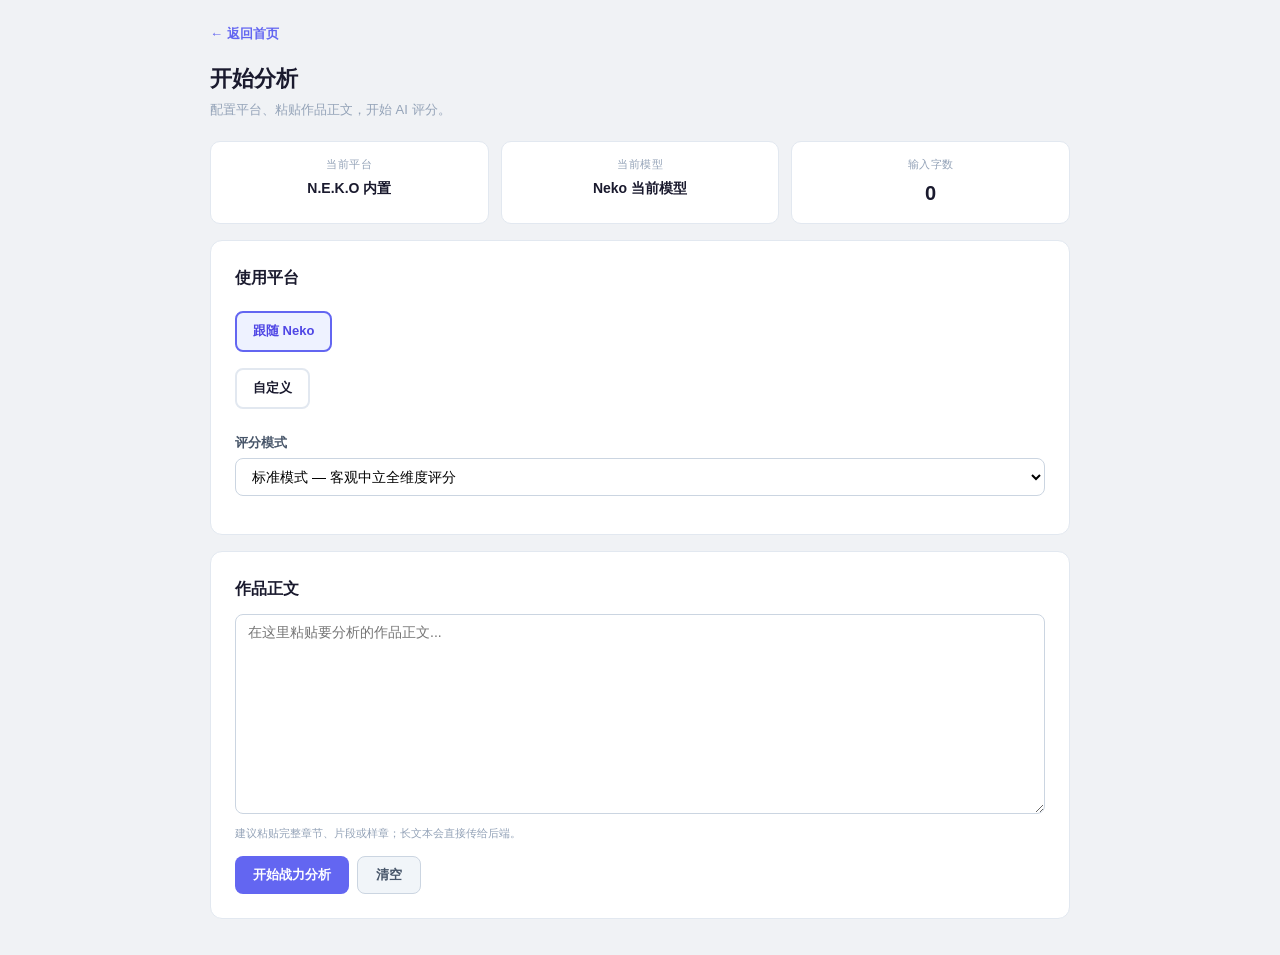
==== static/analyze.html @ b6ae1e52 "初始化" ====
<!DOCTYPE html>
<html lang="zh-CN">
<head>
<meta charset="UTF-8">
<meta http-equiv="Cache-Control" content="no-cache, no-store, must-revalidate">
<meta http-equiv="Pragma" content="no-cache">
<meta http-equiv="Expires" content="0">
<meta name="viewport" content="width=device-width, initial-scale=1.0">
<title>开始分析 · 作家战力分析</title>
<link rel="stylesheet" href="style.css?v=3">
</head>
<body>
<div id="toast" class="toast"></div>
<div class="container">

<a href="index.html" class="back-link">← 返回首页</a>
<h1 style="font-size:22px;margin-bottom:4px;">开始分析</h1>
<p style="color:#94a3b8;font-size:13px;margin-bottom:20px;">配置平台、粘贴作品正文，开始 AI 评分。</p>

<!-- Stats -->
<div class="stats" id="stats"></div>

<div class="card">
<div class="card-title">使用平台</div>

<div id="platform-toggles"></div>

<!-- Custom config (hidden when neko active) -->
<div id="custom-config" style="display:none">
  <div class="row" style="margin-top:16px;">
    <div class="col-2 form-group">
      <label class="form-label">Base URL</label>
      <input class="form-input" id="baseUrl" placeholder="https://api.openai.com">
    </div>
    <div class="col-2 form-group">
      <label class="form-label">API Key</label>
      <input class="form-input" id="apiKey" placeholder="sk-..." type="password">
    </div>
  </div>
  <div class="row">
    <div class="col-2 form-group">
      <label class="form-label">模型列表路径</label>
      <input class="form-input" id="modelListPath" placeholder="/v1/models" value="/v1/models">
    </div>
    <div class="col-2 form-group">
      <label class="form-label">模型 ID</label>
      <select class="form-select" id="modelSelect">
        <option value="">加载中...</option>
      </select>
      <div class="form-hint">也可手动输入模型 ID</div>
      <input class="form-input" id="customModel" placeholder="gpt-4.1-mini / your-model" style="display:none;margin-top:6px;">
    </div>
  </div>
  <div class="btn-group">
    <button class="btn btn-sm btn-default" onclick="refreshModels()">刷新模型列表</button>
    <button class="btn btn-sm btn-default" id="savePresetBtn" onclick="savePreset()">保存为预设</button>
  </div>
</div>

<div class="form-group" style="margin-top:16px;">
  <label class="form-label">评分模式</label>
  <select class="form-select" id="analysisMode">
    <option value="standard">标准模式 — 客观中立全维度评分</option>
    <option value="beginner">初窥门径 — 未出版作品保守上限</option>
    <option value="strict">严苛编辑 — 收紧标准压力测试</option>
    <option value="reader">宽容读者 — 放大亮点早期反馈</option>
    <option value="judge">文本法官 — 可引用文本证据</option>
    <option value="fan">热血粉丝 — 允许情感偏好</option>
    <option value="anti-modern">反现代主义者 — 降低实验性权重</option>
    <option value="quick">速写视角 — 聚焦核心维度</option>
    <option value="fragment">碎片主义护法 — 强化先锋实验</option>
  </select>
</div>
</div>

<div class="card">
<div class="card-title">作品正文</div>
<div class="form-group">
  <textarea class="form-textarea" id="articleText" placeholder="在这里粘贴要分析的作品正文..."></textarea>
  <div class="form-hint">建议粘贴完整章节、片段或样章；长文本会直接传给后端。</div>
</div>
<div class="btn-group">
  <button class="btn btn-primary" id="analyzeBtn" onclick="submitAnalysis()">开始战力分析</button>
  <button class="btn btn-default" onclick="clearForm()">清空</button>
</div>
<div id="progressArea" style="display:none;margin-top:12px;">
  <div id="progressLabel" style="font-size:13px;color:#475569;margin-bottom:6px;"></div>
  <div class="progress-bar"><div class="progress-fill" id="progressFill" style="width:10%;"></div></div>
</div>
</div>

<!-- Results -->
<div id="resultsArea"></div>

</div>

<script src="app.js?v=4"></script>
<script>
// ── State ──────────────────────────────────────────────────
let platformMode = LS.get('platformMode', 'neko');
let savedPlatforms = LS.get('savedPlatforms', []);
let nekoInfo = LS.get('nekoInfo', null);

// ── Render stats ──────────────────────────────────────────
function renderStats() {
  const mode = platformMode;
  let platformLabel = 'N.E.K.O 内置';
  if (mode !== 'neko') {
    if (mode === 'custom') platformLabel = '自定义';
    else { const p = savedPlatforms.find(x => x.id === mode); platformLabel = p ? p.label : '自定义'; }
  }
  const modelLabel = mode === 'neko' ? (nekoInfo?.model || 'Neko 当前模型') : ($q('#customModel').style.display === 'none' ? $q('#modelSelect').value : $q('#customModel').value) || '-';
  const chars = ($q('#articleText').value || '').length;
  document.getElementById('stats').innerHTML =
    `<div class="stat"><div class="stat-label">当前平台</div><div class="stat-value" style="font-size:14px;">${esc(platformLabel)}</div></div>
     <div class="stat"><div class="stat-label">当前模型</div><div class="stat-value" style="font-size:14px;">${esc(modelLabel)}</div></div>
     <div class="stat"><div class="stat-label">输入字数</div><div class="stat-value">${chars}</div></div>`;
}

// ── Platform toggles ──────────────────────────────────────
function renderPlatformToggles() {
  const container = document.getElementById('platform-toggles');
  const presets = savedPlatforms;
  let html = `<div class="toggle-row">
    <input type="radio" name="platform" id="plat-neko" value="neko" ${platformMode === 'neko' ? 'checked' : ''} onchange="switchPlatform('neko')">
    <label class="toggle-label" for="plat-neko">${platformMode === 'neko' && nekoInfo ? `跟随 Neko · ${esc(nekoInfo.model || '')}` : '跟随 Neko'}</label>
  </div>`;
  html += `<div class="toggle-row">
    <input type="radio" name="platform" id="plat-custom" value="custom" ${platformMode === 'custom' ? 'checked' : ''} onchange="switchPlatform('custom')">
    <label class="toggle-label" for="plat-custom">自定义</label>
  </div>`;
  presets.forEach(p => {
    html += `<div class="toggle-row">
      <input type="radio" name="platform" id="plat-${p.id}" value="${p.id}" ${platformMode === p.id ? 'checked' : ''} onchange="switchPlatform('${p.id}')">
      <label class="toggle-label" for="plat-${p.id}">${esc(p.label)} <span class="del" onclick="event.stopPropagation();removePreset('${p.id}')">×</span></label>
    </div>`;
  });
  container.innerHTML = html;
}

function switchPlatform(mode) {
  platformMode = mode;
  LS.set('platformMode', mode);
  if (mode === 'neko' && !nekoInfo) loadNekoInfo().catch(() => {});
  if (mode !== 'neko' && mode !== 'custom') {
    const p = savedPlatforms.find(x => x.id === mode);
    if (p) applyPreset(p);
  }
  const wasNeko = document.getElementById('custom-config').style.display === 'none';
  document.getElementById('custom-config').style.display = (mode === 'neko') ? 'none' : '';
  if (mode !== 'neko') {
    if (wasNeko) refreshModels().catch(e => console.warn('[switchPlatform] refresh failed:', e.message));
  }
  renderPlatformToggles();
  renderStats();
}

// ── Presets ────────────────────────────────────────────────
function applyPreset(p) {
  $q('#baseUrl').value = p.baseUrl || '';
  $q('#modelListPath').value = p.modelListPath || '/v1/models';
  $q('#customModel').value = p.model || '';
  if (p.apiKey) { $q('#apiKey').value = p.apiKey; }
}

async function savePreset() {
  const url = ($q('#baseUrl').value || '').trim();
  if (!url) { notify('请先填写 Base URL', 'error'); return; }
  let label = url; try { label = new URL(url).hostname; } catch (_) {}
  const id = 'preset-' + Date.now();
  const apiKey = ($q('#apiKey').value || '').trim();
  const preset = { id, label, baseUrl: url, modelListPath: ($q('#modelListPath').value || '').trim() || '/v1/models', model: getCurrentModel(), apiKey };
  try {
    const r = await callPlugin('save_platform_preset', preset, 10000);
    console.log('[savePreset] response:', r);
    if (r && Array.isArray(r.presets)) {
      savedPlatforms = r.presets;
      LS.set('savedPlatforms', savedPlatforms);
    } else {
      // backend returned unexpected shape, merge locally
      savedPlatforms = [...savedPlatforms.filter(p => p.baseUrl !== url), preset];
      LS.set('savedPlatforms', savedPlatforms);
    }
    notify('已保存预设: ' + label, 'success');
  } catch (e) {
    console.error('[savePreset] backend failed, saving locally:', e.message);
    savedPlatforms = [...savedPlatforms.filter(p => p.baseUrl !== url), preset];
    LS.set('savedPlatforms', savedPlatforms);
    notify('已保存预设（仅本地）: ' + label, 'warning');
  }
  platformMode = id;
  LS.set('platformMode', id);
  renderPlatformToggles();
  renderStats();
}

async function removePreset(id) {
  // always remove locally first for instant UI feedback
  savedPlatforms = savedPlatforms.filter(p => p.id !== id);
  LS.set('savedPlatforms', savedPlatforms);
  if (platformMode === id) { platformMode = 'neko'; LS.set('platformMode', 'neko'); }
  renderPlatformToggles();
  renderStats();
  // then sync to backend
  try {
    const r = await callPlugin('delete_platform_preset', { preset_id: id }, 10000);
    if (r && Array.isArray(r.presets)) { savedPlatforms = r.presets; LS.set('savedPlatforms', savedPlatforms); }
  } catch (e) { console.warn('[removePreset] backend failed:', e.message); }
}

// ── Models ─────────────────────────────────────────────────
const FALLBACK_MODELS = ['gpt-5.4','deepseek-v4-pro','glm-4.1','claude-sonnet-5'];

function getCurrentModel() {
  const cm = $q('#customModel');
  if (cm.style.display !== 'none') return cm.value.trim();
  return $q('#modelSelect').value;
}

async function refreshModels() {
  const btn = window.event?.target;
  if (btn && btn.tagName === 'BUTTON') { btn.disabled = true; btn.textContent = '刷新中...'; }
  try {
    const r = await callPlugin('list_models', {
      api_key: ($q('#apiKey').value || '').trim(),
      base_url: ($q('#baseUrl').value || '').trim(),
      model_list_path: ($q('#modelListPath').value || '').trim() || '/v1/models',
    }, 30000);
    console.log('[refreshModels] raw result:', r);
    // The response may nest models under different keys
    let models = Array.isArray(r?.models) ? r.models
      : Array.isArray(r?.data?.models) ? r.data.models
      : Array.isArray(r?.result?.models) ? r.result.models
      : null;
    if (models && models.length > 0) {
      populateModelSelect(models);
      notify(`已加载 ${models.length} 个模型`, 'success');
      renderStats();
    } else {
      console.warn('[refreshModels] no models in response, using fallback. r keys:', Object.keys(r || {}));
      populateModelSelect(FALLBACK_MODELS);
      notify('模型列表获取为空，已加载内置候选', 'warning');
    }
  } catch (e) {
    console.error('[refreshModels] error:', e);
    populateModelSelect(FALLBACK_MODELS);
    notify('刷新失败: ' + e.message, 'error');
  }
  finally { if (btn) { btn.disabled = false; btn.textContent = '刷新模型列表'; } }
}

function modelId(m) { return typeof m === 'string' ? m : (m.id || m.model || ''); }

function populateModelSelect(models) {
  const sel = $q('#modelSelect');
  if (!sel) return;
  const current = sel.value;
  sel.innerHTML = models.map(m => `<option value="${esc(modelId(m))}">${esc(modelId(m))}</option>`).join('');
  const found = current && models.some(m => modelId(m) === current);
  if (!found && models.length) sel.value = modelId(models[0]);
  const cm = $q('#customModel');
  if (cm && !cm.value && models.length) cm.value = modelId(models[0]);
}

// ── Neko info ──────────────────────────────────────────────
async function loadNekoInfo() {
  try {
    const r = await callPlugin('get_neko_model', {}, 10000);
    nekoInfo = r; LS.set('nekoInfo', r);
    renderPlatformToggles();
    renderStats();
  } catch (_) {}
}

// ── Analysis ───────────────────────────────────────────────
async function submitAnalysis() {
  const text = ($q('#articleText').value || '').trim();
  if (!text) { notify('请先输入要分析的作品正文', 'error'); return; }

  const btn = document.getElementById('analyzeBtn');
  btn.disabled = true;
  btn.textContent = '提交中...';
  const prog = document.getElementById('progressArea');
  prog.style.display = '';
  document.getElementById('progressLabel').textContent = '正在提交分析任务...';
  document.getElementById('progressFill').style.width = '10%';
  document.getElementById('resultsArea').innerHTML = '';

  try {
    const r = await callPlugin('analyze_text', {
      article_text: text,
      mode: $q('#analysisMode').value,
      model: getCurrentModel(),
      api_key: ($q('#apiKey').value || '').trim(),
      base_url: ($q('#baseUrl').value || '').trim(),
      model_list_path: ($q('#modelListPath').value || '').trim() || '/v1/models',
      use_neko_model: platformMode === 'neko',
    }, 30000);
    console.log('[submitAnalysis] response:', r);
    if (r && r.task_id) {
      pollTask(r.task_id);
    } else if (r && r.overallScore !== undefined) {
      // direct result (no queue)
      displayResult(r);
      saveToHistory(r, text);
      btn.disabled = false; btn.textContent = '开始战力分析';
      prog.style.display = 'none';
      notify('分析完成', 'success');
    } else {
      throw new Error('提交响应异常: ' + JSON.stringify(r));
    }
  } catch (e) {
    notify('提交失败: ' + e.message, 'error');
    btn.disabled = false; btn.textContent = '开始战力分析';
    prog.style.display = 'none';
  }
}

async function pollTask(taskId, attempt) {
  attempt = (attempt || 0) + 1;
  const MAX_ATTEMPTS = 60; // ~3 min at 3s intervals
  if (attempt > MAX_ATTEMPTS) {
    notify('分析超时，请稍后查看历史记录', 'warning');
    document.getElementById('analyzeBtn').disabled = false;
    document.getElementById('analyzeBtn').textContent = '开始战力分析';
    document.getElementById('progressArea').style.display = 'none';
    return;
  }
  try {
    const s = await callPlugin('get_analysis_status', { task_id: taskId }, 10000);
    console.log('[pollTask] attempt', attempt, 'status:', s?.status, 'hasResult:', !!s?.result);
    if (s && s.status === 'done' && s.result) {
      displayResult(s.result);
      saveToHistory(s.result, $q('#articleText').value);
      document.getElementById('analyzeBtn').disabled = false;
      document.getElementById('analyzeBtn').textContent = '开始战力分析';
      document.getElementById('progressArea').style.display = 'none';
      notify('分析完成', 'success');
      return;
    }
    if (s && s.status === 'error') {
      notify(s.error || '分析失败', 'error');
      document.getElementById('analyzeBtn').disabled = false;
      document.getElementById('analyzeBtn').textContent = '开始战力分析';
      document.getElementById('progressArea').style.display = 'none';
      return;
    }
    // still queued or running — update progress bar and retry
    const isRunning = s && s.status === 'running';
    document.getElementById('progressLabel').textContent = isRunning ? '分析中...' : '排队中...';
    document.getElementById('progressFill').style.width = isRunning ? '50%' : '20%';
    setTimeout(() => pollTask(taskId, attempt), 3000);
  } catch (e) {
    console.warn('[pollTask] attempt', attempt, 'error:', e.message);
    // retry on transient errors, but with longer backoff
    const backoff = Math.min(attempt * 1000, 10000);
    setTimeout(() => pollTask(taskId, attempt), backoff);
  }
}

function saveToHistory(result, text) {
  const history = LS.get('history', []);
  history.unshift({ ...result, id: 'hist-' + Date.now(), time: Date.now(), articleChars: (text || '').length });
  LS.set('history', history);
}

// ── Results ────────────────────────────────────────────────
function displayResult(r) {
  if (!r || typeof r !== 'object') {
    notify('分析结果为空，请重试', 'error');
    return;
  }
  const a = r.analysis || {};
  // Try nested unwrap: if result.analysis is missing but there's an inner result
  if (!a.overallScore && r.result && typeof r.result === 'object') {
    console.warn('[displayResult] result wrapped, unwrapping inner result');
    return displayResult(r.result);
  }
  const dims = Array.isArray(a.dimensions) ? a.dimensions : [];
  const score = a.overallScore ?? r.overallScore ?? 0;
  const title = a.title || r.title || '未命名分析';
  const summary = a.summary || r.summary || '';
  const overallAssessment = a.overallAssessment || '';
  const finalTag = a.finalTag || r.ratingTag || '';
  const model = r.model || '';

  let html = '<div class="card"><div class="card-title">分析结果</div>';
  html += `<div class="stats">
    <div class="stat"><div class="stat-label">作品标题</div><div class="stat-value" style="font-size:14px;">${esc(title)}</div></div>
    <div class="stat"><div class="stat-label">综合评分</div><div class="stat-value"><span class="badge ${SCORE_CLASS[scoreTone(score)]}">${score !== 0 ? score : '-'}</span></div></div>
    <div class="stat"><div class="stat-label">最终标签</div><div class="stat-value" style="font-size:14px;">${esc(finalTag || '-')}</div></div>
    <div class="stat"><div class="stat-label">模型</div><div class="stat-value" style="font-size:14px;">${esc(model || '-')}</div></div>
  </div>`;

  html += '<div class="row"><div class="col-2 detail-section"><h3>作品概述</h3><p style="font-size:13px;color:#475569;">' + esc(summary || '-') + '</p></div>';
  html += '<div class="col-2 detail-section"><h3>综合评价</h3><p style="font-size:13px;color:#475569;">' + esc(overallAssessment || '-') + '</p></div></div>';

  if (dims.length) {
    html += '<div class="detail-section"><h3>维度评分</h3>';
    dims.forEach(d => {
      if (!d || !d.name) return;
      const max = String(d.name || '').includes('经典') ? 2 : (String(d.name || '').includes('新锐') ? 1.5 : 5);
      const raw = typeof d.score === 'number' ? d.score : 0;
      const pct = Math.max(0, Math.min(100, Math.round((raw / max) * 100)));
      html += `<div class="dimension-row">
        <span class="dimension-name">${esc(d.name || '未命名')}</span>
        <div class="dimension-bar"><div class="dimension-fill" style="width:${pct}%;"></div></div>
        <span class="dimension-score">${raw}/${max}</span>
      </div>`;
      if (d.description) {
        html += `<div style="font-size:11px;color:#94a3b8;margin:-4px 0 8px 142px;">${esc(d.description)}</div>`;
      }
    });
    html += '</div>';
  }

  const strengths = Array.isArray(a.strengths) ? a.strengths : [];
  const improvements = Array.isArray(a.improvements) ? a.improvements : [];
  html += '<div class="row"><div class="col-2 detail-section"><h3>优势</h3>';
  if (strengths.length) strengths.forEach(s => { html += `<p style="font-size:13px;color:#475569;">- ${esc(typeof s === 'string' ? s : s.text || s.desc || '')}</p>`; });
  else html += '<p style="font-size:13px;color:#94a3b8;">-</p>';
  html += '</div><div class="col-2 detail-section"><h3>改进建议</h3>';
  if (improvements.length) improvements.forEach(s => { html += `<p style="font-size:13px;color:#475569;">- ${esc(typeof s === 'string' ? s : s.text || s.desc || '')}</p>`; });
  else html += '<p style="font-size:13px;color:#94a3b8;">-</p>';
  html += '</div></div>';

  if (r.report_markdown) {
    html += '<div class="detail-section"><h3>Markdown 报告</h3>';
    html += `<pre style="background:#f8fafc;padding:16px;border-radius:8px;font-size:13px;white-space:pre-wrap;max-height:400px;overflow-y:auto;">${esc(r.report_markdown)}</pre>`;
    html += '</div>';
  }

  html += '</div>';
  document.getElementById('resultsArea').innerHTML = html;
  document.getElementById('resultsArea').scrollIntoView({ behavior: 'smooth' });
}

function clearForm() {
  $q('#articleText').value = '';
  document.getElementById('resultsArea').innerHTML = '';
  renderStats();
}

// ── Init ────────────────────────────────────────────────────
async function init() {
  // load presets from backend first
  try {
    const r = await callPlugin('load_platform_presets', {}, 8000);
    if (Array.isArray(r.presets) && r.presets.length > 0) {
      savedPlatforms = r.presets;
      LS.set('savedPlatforms', savedPlatforms);
    }
  } catch (e) {
    console.warn('[init] load presets failed, using local cache:', e.message);
  }

  renderPlatformToggles();
  document.getElementById('custom-config').style.display = (platformMode === 'neko') ? 'none' : '';
  $q('#articleText').addEventListener('input', renderStats);

  if (platformMode === 'neko') {
    loadNekoInfo().finally(() => { renderPlatformToggles(); renderStats(); });
  }
  if (platformMode !== 'neko' && platformMode !== 'custom') {
    const p = savedPlatforms.find(x => x.id === platformMode);
    if (p) applyPreset(p);
  }
  if (platformMode !== 'neko') {
    // show fallback immediately, then try real list
    populateModelSelect(FALLBACK_MODELS);
    refreshModels().finally(() => renderStats());
  } else {
    // pre-fill fallback so select isn't empty when user switches to custom
    populateModelSelect(FALLBACK_MODELS);
  }
  renderStats();
}
init();
</script>
</body>
</html>
---- static/style.css ----
* { margin: 0; padding: 0; box-sizing: border-box; }
body {
  font-family: -apple-system, BlinkMacSystemFont, 'Segoe UI', Roboto, sans-serif;
  background: #f0f2f5; color: #1a1a2e; line-height: 1.6; padding: 20px;
}
.container { max-width: 860px; margin: 0 auto; }

/* Toast */
.toast { position: fixed; top: 16px; left: 50%; transform: translateX(-50%); padding: 10px 24px;
  border-radius: 8px; font-size: 13px; font-weight: 600; z-index: 999; opacity: 0; transition: opacity .3s;
  pointer-events: none; }
.toast.show { opacity: 1; }
.toast-info { background: #e0f2fe; color: #0369a1; }
.toast-success { background: #dcfce7; color: #15803d; }
.toast-error { background: #fee2e2; color: #b91c1c; }
.toast-warning { background: #fef3c7; color: #a16207; }

/* Cards */
.card { background: #fff; border-radius: 12px; padding: 24px; margin-bottom: 16px;
  border: 1px solid #e2e8f0; transition: .2s; }
.card:hover { border-color: #cbd5e1; }
.card-title { font-size: 16px; font-weight: 700; margin-bottom: 12px; color: #1a1a2e; }
.card-sub { font-size: 12px; color: #94a3b8; }

/* Landing cards */
.landing { display: flex; gap: 24px; flex-wrap: wrap; justify-content: center; margin-top: 48px; }
.landing-card { background: #fff; border-radius: 16px; padding: 40px 28px; text-align: center;
  cursor: pointer; transition: .2s; border: 2px solid #e2e8f0; width: 260px; text-decoration: none; color: inherit; display: block; }
.landing-card:hover { border-color: #6366f1; box-shadow: 0 4px 20px rgba(99,102,241,.12); transform: translateY(-2px); }
.landing-card .icon { font-size: 48px; margin-bottom: 16px; }
.landing-card h2 { font-size: 20px; margin-bottom: 10px; }
.landing-card p { font-size: 13px; color: #64748b; }

/* Grid */
.row { display: flex; gap: 12px; flex-wrap: wrap; }
.col-2 { flex: 1; min-width: 200px; }
.col-3 { flex: 1; min-width: 150px; }
.col-4 { flex: 1; min-width: 120px; }

/* Form */
.form-group { margin-bottom: 14px; }
.form-label { display: block; font-size: 13px; font-weight: 600; color: #475569; margin-bottom: 5px; }
.form-input, .form-select, .form-textarea {
  width: 100%; padding: 9px 12px; border: 1px solid #cbd5e1; border-radius: 8px;
  font-size: 14px; font-family: inherit; background: #fff; transition: .15s; }
.form-input:focus, .form-select:focus, .form-textarea:focus { border-color: #6366f1; outline: none; box-shadow: 0 0 0 3px rgba(99,102,241,.15); }
.form-textarea { min-height: 200px; resize: vertical; }
.form-hint { font-size: 11px; color: #94a3b8; margin-top: 3px; }

/* Buttons */
.btn { display: inline-block; padding: 9px 18px; border-radius: 8px; font-size: 13px; font-weight: 600;
  border: none; cursor: pointer; transition: .15s; text-decoration: none; text-align: center; }
.btn:hover { opacity: .85; }
.btn-primary { background: #6366f1; color: #fff; }
.btn-success { background: #22c55e; color: #fff; }
.btn-danger { background: #ef4444; color: #fff; }
.btn-default { background: #f1f5f9; color: #475569; border: 1px solid #cbd5e1; }
.btn-sm { padding: 5px 12px; font-size: 12px; }
.btn-group { display: flex; gap: 8px; flex-wrap: wrap; margin-top: 12px; }
.btn:disabled { opacity: .4; cursor: not-allowed; }

/* Badges */
.badge { display: inline-block; padding: 3px 10px; border-radius: 6px; font-size: 11px; font-weight: 700; }
.badge-green { background: #dcfce7; color: #15803d; }
.badge-blue { background: #dbeafe; color: #1d4ed8; }
.badge-yellow { background: #fef3c7; color: #a16207; }
.badge-red { background: #fee2e2; color: #b91c1c; }
.badge-gray { background: #f1f5f9; color: #64748b; }

/* Platform toggle */
.toggle-row { display: flex; align-items: center; gap: 10px; padding: 8px 0; }
.toggle-row input[type="radio"] { display: none; }
.toggle-label { padding: 8px 16px; border-radius: 8px; border: 2px solid #e2e8f0; cursor: pointer;
  font-size: 13px; font-weight: 600; transition: .15s; user-select: none; display: inline-flex; align-items: center; gap: 8px; }
.toggle-row input[type="radio"]:checked + .toggle-label { border-color: #6366f1; background: #eef2ff; color: #4f46e5; }
.toggle-label .del { margin-left: auto; color: #ef4444; font-size: 13px; cursor: pointer; }

/* Stats row */
.stats { display: flex; gap: 12px; flex-wrap: wrap; margin-bottom: 16px; }
.stat { flex: 1; min-width: 110px; background: #fff; border-radius: 10px; padding: 14px 16px;
  border: 1px solid #e2e8f0; text-align: center; }
.stat-label { font-size: 11px; color: #94a3b8; text-transform: uppercase; letter-spacing: .5px; }
.stat-value { font-size: 20px; font-weight: 700; margin-top: 4px; }

/* History card */
.history-card { background: #fff; border-radius: 12px; padding: 16px 20px; margin-bottom: 12px;
  border: 1px solid #e2e8f0; cursor: pointer; transition: .15s; }
.history-card:hover { border-color: #6366f1; box-shadow: 0 2px 12px rgba(99,102,241,.1); }
.history-card .meta { display: flex; gap: 12px; flex-wrap: wrap; font-size: 12px; color: #94a3b8; margin-bottom: 6px; }
.history-card .title { font-size: 15px; font-weight: 700; }
.history-card .tagline { font-size: 12px; color: #64748b; margin-top: 4px; }

/* Progress */
.progress-bar { height: 8px; background: #e2e8f0; border-radius: 4px; overflow: hidden; margin: 8px 0; }
.progress-fill { height: 100%; background: #6366f1; border-radius: 4px; transition: width .5s; }

/* Tabs */
.tabs { display: flex; gap: 0; margin-bottom: 20px; border-bottom: 2px solid #e2e8f0; }
.tab { padding: 10px 20px; font-size: 14px; font-weight: 600; cursor: pointer; border-bottom: 2px solid transparent;
  margin-bottom: -2px; color: #94a3b8; transition: .15s; background: none; border-top: none; border-left: none; border-right: none; }
.tab:hover { color: #475569; }
.tab.active { color: #6366f1; border-bottom-color: #6366f1; }

/* Back link */
.back-link { display: inline-flex; align-items: center; gap: 4px; font-size: 13px; color: #6366f1;
  text-decoration: none; margin-bottom: 16px; font-weight: 600; }
.back-link:hover { text-decoration: underline; }

/* Switch */
.switch-wrap { display: flex; align-items: center; gap: 8px; padding: 6px 0; }
.switch { position: relative; display: inline-block; width: 44px; height: 24px; }
.switch input { opacity: 0; width: 0; height: 0; }
.slider { position: absolute; cursor: pointer; top: 0; left: 0; right: 0; bottom: 0;
  background: #cbd5e1; border-radius: 24px; transition: .2s; }
.slider:before { content: ""; position: absolute; height: 18px; width: 18px; left: 3px; bottom: 3px;
  background: #fff; border-radius: 50%; transition: .2s; }
.switch input:checked + .slider { background: #6366f1; }
.switch input:checked + .slider:before { transform: translateX(20px); }
.switch-label { font-size: 13px; font-weight: 600; color: #475569; }

/* Detail view */
.detail-section { margin-bottom: 20px; }
.detail-section h3 { font-size: 15px; font-weight: 700; margin-bottom: 8px; color: #334155; }
.dimension-row { display: flex; align-items: center; gap: 12px; margin-bottom: 8px; }
.dimension-name { width: 130px; font-size: 13px; font-weight: 600; flex-shrink: 0; }
.dimension-score { width: 50px; font-size: 13px; text-align: right; flex-shrink: 0; }
.dimension-bar { flex: 1; height: 8px; background: #e2e8f0; border-radius: 4px; overflow: hidden; }
.dimension-fill { height: 100%; background: #6366f1; border-radius: 4px; transition: width .3s; }
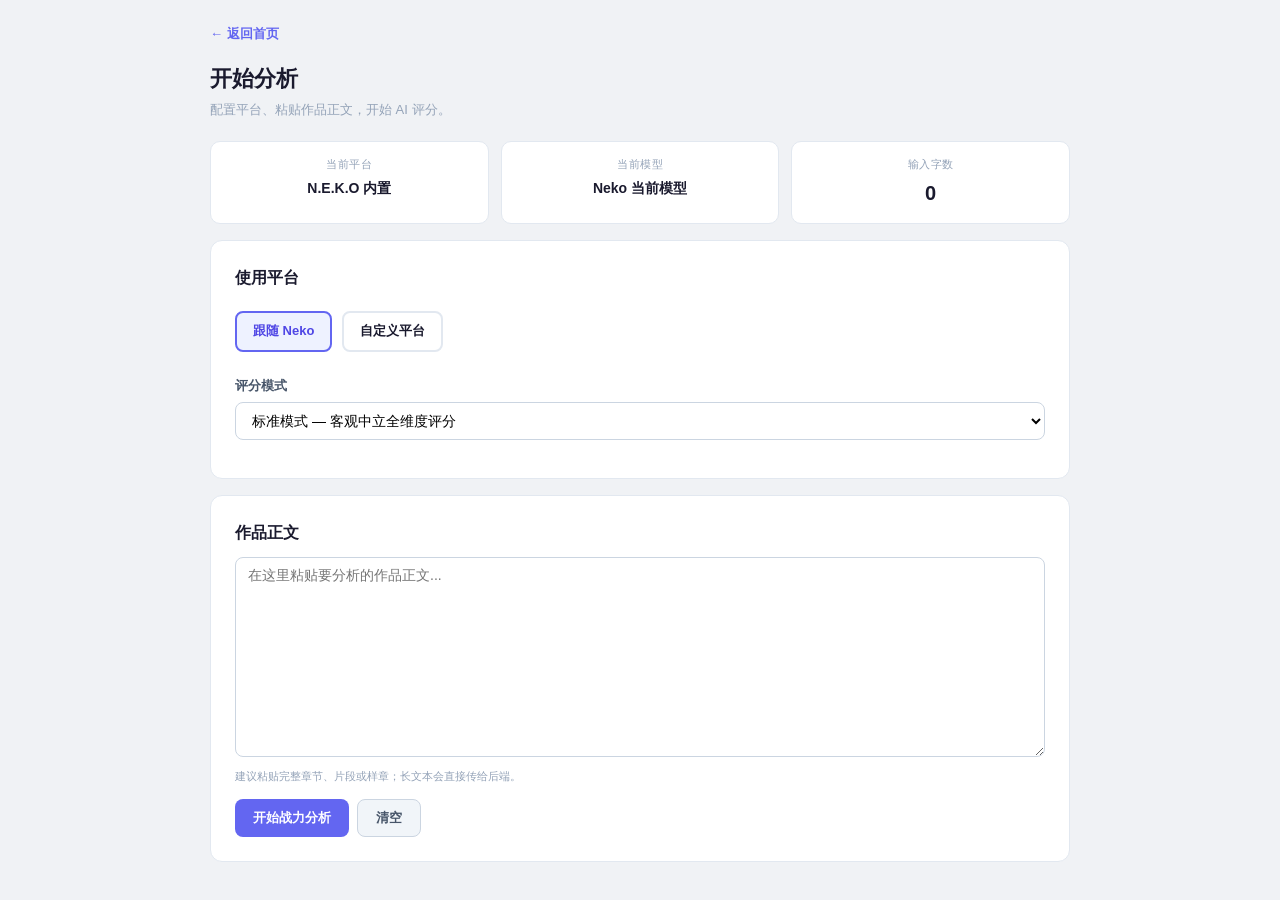
==== commit e6140524: "初始化" ====
--- a/static/analyze.html
+++ b/static/analyze.html
@@ -29,9 +29,16 @@
 <div id="custom-config" style="display:none">
   <div class="row" style="margin-top:16px;">
     <div class="col-2 form-group">
+      <label class="form-label">平台名称</label>
+      <input class="form-input" id="platformName" placeholder="例如：主力中转 / DeepSeek 备用">
+      <div class="form-hint">只用于显示和保存，不影响请求地址。</div>
+    </div>
+    <div class="col-2 form-group">
       <label class="form-label">Base URL</label>
       <input class="form-input" id="baseUrl" placeholder="https://api.openai.com">
     </div>
+  </div>
+  <div class="row">
     <div class="col-2 form-group">
       <label class="form-label">API Key</label>
       <input class="form-input" id="apiKey" placeholder="sk-..." type="password">
@@ -86,6 +93,7 @@
 <div id="progressArea" style="display:none;margin-top:12px;">
   <div id="progressLabel" style="font-size:13px;color:#475569;margin-bottom:6px;"></div>
   <div class="progress-bar"><div class="progress-fill" id="progressFill" style="width:10%;"></div></div>
+  <div id="taskList" class="task-list"></div>
 </div>
 </div>
 
@@ -100,14 +108,51 @@
 let platformMode = LS.get('platformMode', 'neko');
 let savedPlatforms = LS.get('savedPlatforms', []);
 let nekoInfo = LS.get('nekoInfo', null);
+let platformName = LS.get('platformName', '');
+let pendingPresetModel = '';
+let activeTasks = {};
+
+function currentModeLabel() {
+  const sel = $q('#analysisMode');
+  if (!sel) return '-';
+  return sel.options[sel.selectedIndex]?.text || sel.value || '-';
+}
+
+function renderTaskList() {
+  const ids = Object.keys(activeTasks);
+  const area = document.getElementById('progressArea');
+  const list = document.getElementById('taskList');
+  if (!area || !list) return;
+  if (!ids.length) {
+    area.style.display = 'none';
+    list.innerHTML = '';
+    return;
+  }
+  area.style.display = '';
+  const running = ids.filter(id => activeTasks[id].status === 'running').length;
+  const queued = ids.filter(id => activeTasks[id].status === 'queued').length;
+  document.getElementById('progressLabel').textContent = `后台任务：${running} 个分析中，${queued} 个排队中`;
+  document.getElementById('progressFill').style.width = running ? '50%' : '20%';
+  list.innerHTML = ids.map(id => {
+    const task = activeTasks[id];
+    const status = task.status === 'running' ? '分析中' : task.status === 'queued' ? '排队中' : task.status;
+    return `<div class="task-item">
+      <span class="badge ${task.status === 'running' ? 'badge-blue' : 'badge-gray'}">${esc(status)}</span>
+      <span>${esc(task.modeLabel || task.mode || '-')}</span>
+      <span>${esc(task.model || '-')}</span>
+      <span>${task.articleChars || 0} 字</span>
+      <span class="task-id">${esc(id)}</span>
+    </div>`;
+  }).join('');
+}
 
 // ── Render stats ──────────────────────────────────────────
 function renderStats() {
   const mode = platformMode;
   let platformLabel = 'N.E.K.O 内置';
   if (mode !== 'neko') {
-    if (mode === 'custom') platformLabel = '自定义';
-    else { const p = savedPlatforms.find(x => x.id === mode); platformLabel = p ? p.label : '自定义'; }
+    if (mode === 'custom') platformLabel = (platformName || '').trim() || '自定义平台';
+    else { const p = savedPlatforms.find(x => x.id === mode); platformLabel = p ? (p.label || '自定义平台') : '自定义平台'; }
   }
   const modelLabel = mode === 'neko' ? (nekoInfo?.model || 'Neko 当前模型') : ($q('#customModel').style.display === 'none' ? $q('#modelSelect').value : $q('#customModel').value) || '-';
   const chars = ($q('#articleText').value || '').length;
@@ -127,7 +172,7 @@
   </div>`;
   html += `<div class="toggle-row">
     <input type="radio" name="platform" id="plat-custom" value="custom" ${platformMode === 'custom' ? 'checked' : ''} onchange="switchPlatform('custom')">
-    <label class="toggle-label" for="plat-custom">自定义</label>
+    <label class="toggle-label" for="plat-custom">${platformMode === 'custom' && platformName ? `自定义 · ${esc(platformName)}` : '自定义平台'}</label>
   </div>`;
   presets.forEach(p => {
     html += `<div class="toggle-row">
@@ -139,16 +184,18 @@
 }
 
 function switchPlatform(mode) {
+  const wasNeko = document.getElementById('custom-config').style.display === 'none';
   platformMode = mode;
   LS.set('platformMode', mode);
   if (mode === 'neko' && !nekoInfo) loadNekoInfo().catch(() => {});
-  if (mode !== 'neko' && mode !== 'custom') {
+  if (mode === 'custom') {
+    clearCustomPlatformForm();
+  } else if (mode !== 'neko') {
     const p = savedPlatforms.find(x => x.id === mode);
     if (p) applyPreset(p);
   }
-  const wasNeko = document.getElementById('custom-config').style.display === 'none';
   document.getElementById('custom-config').style.display = (mode === 'neko') ? 'none' : '';
-  if (mode !== 'neko') {
+  if (mode !== 'neko' && mode !== 'custom') {
     if (wasNeko) refreshModels().catch(e => console.warn('[switchPlatform] refresh failed:', e.message));
   }
   renderPlatformToggles();
@@ -157,16 +204,37 @@
 
 // ── Presets ────────────────────────────────────────────────
 function applyPreset(p) {
+  platformName = p.label || '';
+  LS.set('platformName', platformName);
+  $q('#platformName').value = platformName;
   $q('#baseUrl').value = p.baseUrl || '';
   $q('#modelListPath').value = p.modelListPath || '/v1/models';
-  $q('#customModel').value = p.model || '';
+  pendingPresetModel = p.model || '';
+  if (pendingPresetModel) {
+    $q('#customModel').value = pendingPresetModel;
+    setModelSelectValue(pendingPresetModel);
+  }
   if (p.apiKey) { $q('#apiKey').value = p.apiKey; }
+}
+
+function clearCustomPlatformForm() {
+  platformName = '';
+  pendingPresetModel = '';
+  LS.set('platformName', '');
+  $q('#platformName').value = '';
+  $q('#baseUrl').value = '';
+  $q('#apiKey').value = '';
+  $q('#modelListPath').value = '/v1/models';
+  $q('#customModel').value = '';
+  populateModelSelect(FALLBACK_MODELS, false);
 }
 
 async function savePreset() {
   const url = ($q('#baseUrl').value || '').trim();
   if (!url) { notify('请先填写 Base URL', 'error'); return; }
-  let label = url; try { label = new URL(url).hostname; } catch (_) {}
+  const label = ($q('#platformName').value || '').trim() || '自定义平台';
+  platformName = label;
+  LS.set('platformName', platformName);
   const id = 'preset-' + Date.now();
   const apiKey = ($q('#apiKey').value || '').trim();
   const preset = { id, label, baseUrl: url, modelListPath: ($q('#modelListPath').value || '').trim() || '/v1/models', model: getCurrentModel(), apiKey };
@@ -188,8 +256,9 @@
     LS.set('savedPlatforms', savedPlatforms);
     notify('已保存预设（仅本地）: ' + label, 'warning');
   }
-  platformMode = id;
-  LS.set('platformMode', id);
+  platformMode = 'custom';
+  LS.set('platformMode', 'custom');
+  clearCustomPlatformForm();
   renderPlatformToggles();
   renderStats();
 }
@@ -251,15 +320,27 @@
 
 function modelId(m) { return typeof m === 'string' ? m : (m.id || m.model || ''); }
 
-function populateModelSelect(models) {
+function setModelSelectValue(model) {
+  const sel = $q('#modelSelect');
+  if (!sel || !model) return false;
+  const exists = Array.from(sel.options).some(option => option.value === model);
+  if (!exists) sel.insertAdjacentHTML('afterbegin', `<option value="${esc(model)}">${esc(model)}（预设）</option>`);
+  sel.value = model;
+  renderStats();
+  return true;
+}
+
+function populateModelSelect(models, preserveCurrent = true) {
   const sel = $q('#modelSelect');
   if (!sel) return;
-  const current = sel.value;
+  const current = preserveCurrent ? (pendingPresetModel || sel.value) : '';
   sel.innerHTML = models.map(m => `<option value="${esc(modelId(m))}">${esc(modelId(m))}</option>`).join('');
   const found = current && models.some(m => modelId(m) === current);
-  if (!found && models.length) sel.value = modelId(models[0]);
+  if (found) sel.value = current;
+  else if (current) setModelSelectValue(current);
+  else if (models.length) sel.value = modelId(models[0]);
   const cm = $q('#customModel');
-  if (cm && !cm.value && models.length) cm.value = modelId(models[0]);
+  if (cm) cm.value = current || cm.value || (models.length ? modelId(models[0]) : '');
 }
 
 // ── Neko info ──────────────────────────────────────────────
@@ -278,19 +359,17 @@
   if (!text) { notify('请先输入要分析的作品正文', 'error'); return; }
 
   const btn = document.getElementById('analyzeBtn');
-  btn.disabled = true;
   btn.textContent = '提交中...';
-  const prog = document.getElementById('progressArea');
-  prog.style.display = '';
-  document.getElementById('progressLabel').textContent = '正在提交分析任务...';
-  document.getElementById('progressFill').style.width = '10%';
-  document.getElementById('resultsArea').innerHTML = '';
+  const mode = $q('#analysisMode').value;
+  const modeLabel = currentModeLabel();
+  const model = getCurrentModel();
+  const articleChars = text.length;
 
   try {
     const r = await callPlugin('analyze_text', {
       article_text: text,
-      mode: $q('#analysisMode').value,
-      model: getCurrentModel(),
+      mode,
+      model,
       api_key: ($q('#apiKey').value || '').trim(),
       base_url: ($q('#baseUrl').value || '').trim(),
       model_list_path: ($q('#modelListPath').value || '').trim() || '/v1/models',
@@ -298,63 +377,66 @@
     }, 30000);
     console.log('[submitAnalysis] response:', r);
     if (r && r.task_id) {
-      pollTask(r.task_id);
+      activeTasks[r.task_id] = { status: 'queued', mode, modeLabel, model, articleChars, text };
+      renderTaskList();
+      pollTask(r.task_id, 0, activeTasks[r.task_id]);
+      notify('任务已提交，可继续提交新的分析', 'success');
     } else if (r && r.overallScore !== undefined) {
       // direct result (no queue)
-      displayResult(r);
-      saveToHistory(r, text);
-      btn.disabled = false; btn.textContent = '开始战力分析';
-      prog.style.display = 'none';
+      const resultWithMode = { ...r, mode, modeLabel };
+      displayResult(resultWithMode);
+      saveToHistory(resultWithMode, text);
       notify('分析完成', 'success');
     } else {
       throw new Error('提交响应异常: ' + JSON.stringify(r));
     }
   } catch (e) {
     notify('提交失败: ' + e.message, 'error');
-    btn.disabled = false; btn.textContent = '开始战力分析';
-    prog.style.display = 'none';
-  }
-}
-
-async function pollTask(taskId, attempt) {
+  } finally {
+    btn.textContent = Object.keys(activeTasks).length ? '继续提交分析' : '开始战力分析';
+  }
+}
+
+async function pollTask(taskId, attempt, meta) {
   attempt = (attempt || 0) + 1;
-  const MAX_ATTEMPTS = 60; // ~3 min at 3s intervals
+  const MAX_ATTEMPTS = 1200; // queued analyses can wait behind long 400k-char jobs
   if (attempt > MAX_ATTEMPTS) {
     notify('分析超时，请稍后查看历史记录', 'warning');
-    document.getElementById('analyzeBtn').disabled = false;
-    document.getElementById('analyzeBtn').textContent = '开始战力分析';
-    document.getElementById('progressArea').style.display = 'none';
+    delete activeTasks[taskId];
+    renderTaskList();
     return;
   }
   try {
     const s = await callPlugin('get_analysis_status', { task_id: taskId }, 10000);
     console.log('[pollTask] attempt', attempt, 'status:', s?.status, 'hasResult:', !!s?.result);
+    if (activeTasks[taskId] && s?.status) {
+      activeTasks[taskId].status = s.status;
+      renderTaskList();
+    }
     if (s && s.status === 'done' && s.result) {
-      displayResult(s.result);
-      saveToHistory(s.result, $q('#articleText').value);
-      document.getElementById('analyzeBtn').disabled = false;
-      document.getElementById('analyzeBtn').textContent = '开始战力分析';
-      document.getElementById('progressArea').style.display = 'none';
+      const taskMeta = meta || activeTasks[taskId] || {};
+      const resultWithMode = { ...s.result, mode: taskMeta.mode, modeLabel: taskMeta.modeLabel };
+      displayResult(resultWithMode);
+      saveToHistory(resultWithMode, taskMeta.text || '');
+      delete activeTasks[taskId];
+      renderTaskList();
+      document.getElementById('analyzeBtn').textContent = Object.keys(activeTasks).length ? '继续提交分析' : '开始战力分析';
       notify('分析完成', 'success');
       return;
     }
     if (s && s.status === 'error') {
       notify(s.error || '分析失败', 'error');
-      document.getElementById('analyzeBtn').disabled = false;
-      document.getElementById('analyzeBtn').textContent = '开始战力分析';
-      document.getElementById('progressArea').style.display = 'none';
+      delete activeTasks[taskId];
+      renderTaskList();
+      document.getElementById('analyzeBtn').textContent = Object.keys(activeTasks).length ? '继续提交分析' : '开始战力分析';
       return;
     }
-    // still queued or running — update progress bar and retry
-    const isRunning = s && s.status === 'running';
-    document.getElementById('progressLabel').textContent = isRunning ? '分析中...' : '排队中...';
-    document.getElementById('progressFill').style.width = isRunning ? '50%' : '20%';
-    setTimeout(() => pollTask(taskId, attempt), 3000);
+    setTimeout(() => pollTask(taskId, attempt, meta), 3000);
   } catch (e) {
     console.warn('[pollTask] attempt', attempt, 'error:', e.message);
     // retry on transient errors, but with longer backoff
     const backoff = Math.min(attempt * 1000, 10000);
-    setTimeout(() => pollTask(taskId, attempt), backoff);
+    setTimeout(() => pollTask(taskId, attempt, meta), backoff);
   }
 }
 
@@ -383,17 +465,20 @@
   const overallAssessment = a.overallAssessment || '';
   const finalTag = a.finalTag || r.ratingTag || '';
   const model = r.model || '';
+  const modeLabel = r.modeLabel || r.mode || currentModeLabel();
 
   let html = '<div class="card"><div class="card-title">分析结果</div>';
   html += `<div class="stats">
     <div class="stat"><div class="stat-label">作品标题</div><div class="stat-value" style="font-size:14px;">${esc(title)}</div></div>
     <div class="stat"><div class="stat-label">综合评分</div><div class="stat-value"><span class="badge ${SCORE_CLASS[scoreTone(score)]}">${score !== 0 ? score : '-'}</span></div></div>
+    <div class="stat"><div class="stat-label">评分模式</div><div class="stat-value" style="font-size:14px;">${esc(modeLabel || '-')}</div></div>
     <div class="stat"><div class="stat-label">最终标签</div><div class="stat-value" style="font-size:14px;">${esc(finalTag || '-')}</div></div>
     <div class="stat"><div class="stat-label">模型</div><div class="stat-value" style="font-size:14px;">${esc(model || '-')}</div></div>
   </div>`;
 
   html += '<div class="row"><div class="col-2 detail-section"><h3>作品概述</h3><p style="font-size:13px;color:#475569;">' + esc(summary || '-') + '</p></div>';
   html += '<div class="col-2 detail-section"><h3>综合评价</h3><p style="font-size:13px;color:#475569;">' + esc(overallAssessment || '-') + '</p></div></div>';
+  html += renderVisualReport(a);
 
   if (dims.length) {
     html += '<div class="detail-section"><h3>维度评分</h3>';
@@ -454,9 +539,27 @@
     console.warn('[init] load presets failed, using local cache:', e.message);
   }
 
+  if (platformMode === 'custom') {
+    clearCustomPlatformForm();
+  }
   renderPlatformToggles();
   document.getElementById('custom-config').style.display = (platformMode === 'neko') ? 'none' : '';
   $q('#articleText').addEventListener('input', renderStats);
+  $q('#platformName').value = platformName;
+  $q('#platformName').addEventListener('input', () => {
+    platformName = ($q('#platformName').value || '').trim();
+    LS.set('platformName', platformName);
+    renderPlatformToggles();
+    renderStats();
+  });
+  $q('#modelSelect').addEventListener('change', () => {
+    pendingPresetModel = '';
+    renderStats();
+  });
+  $q('#customModel').addEventListener('input', () => {
+    pendingPresetModel = '';
+    renderStats();
+  });
 
   if (platformMode === 'neko') {
     loadNekoInfo().finally(() => { renderPlatformToggles(); renderStats(); });
@@ -465,7 +568,7 @@
     const p = savedPlatforms.find(x => x.id === platformMode);
     if (p) applyPreset(p);
   }
-  if (platformMode !== 'neko') {
+  if (platformMode !== 'neko' && platformMode !== 'custom') {
     // show fallback immediately, then try real list
     populateModelSelect(FALLBACK_MODELS);
     refreshModels().finally(() => renderStats());
--- a/static/style.css
+++ b/static/style.css
@@ -68,6 +68,7 @@
 .badge-gray { background: #f1f5f9; color: #64748b; }
 
 /* Platform toggle */
+#platform-toggles { display: flex; align-items: center; gap: 10px; flex-wrap: wrap; }
 .toggle-row { display: flex; align-items: center; gap: 10px; padding: 8px 0; }
 .toggle-row input[type="radio"] { display: none; }
 .toggle-label { padding: 8px 16px; border-radius: 8px; border: 2px solid #e2e8f0; cursor: pointer;
@@ -93,6 +94,10 @@
 /* Progress */
 .progress-bar { height: 8px; background: #e2e8f0; border-radius: 4px; overflow: hidden; margin: 8px 0; }
 .progress-fill { height: 100%; background: #6366f1; border-radius: 4px; transition: width .5s; }
+.task-list { display: grid; gap: 6px; margin-top: 10px; }
+.task-item { display: flex; align-items: center; gap: 8px; flex-wrap: wrap; padding: 8px 10px; border: 1px solid #e2e8f0;
+  border-radius: 8px; background: #f8fafc; font-size: 12px; color: #475569; }
+.task-id { margin-left: auto; color: #94a3b8; font-family: ui-monospace, SFMono-Regular, Menlo, Consolas, monospace; }
 
 /* Tabs */
 .tabs { display: flex; gap: 0; margin-bottom: 20px; border-bottom: 2px solid #e2e8f0; }
@@ -126,3 +131,47 @@
 .dimension-score { width: 50px; font-size: 13px; text-align: right; flex-shrink: 0; }
 .dimension-bar { flex: 1; height: 8px; background: #e2e8f0; border-radius: 4px; overflow: hidden; }
 .dimension-fill { height: 100%; background: #6366f1; border-radius: 4px; transition: width .3s; }
+
+/* Visual report */
+.muted { font-size: 13px; color: #94a3b8; }
+.section-title { font-size: 13px; font-weight: 700; color: #334155; margin-bottom: 10px; }
+.visual-grid { display: grid; grid-template-columns: minmax(280px, 1fr) minmax(260px, 1fr); gap: 18px; align-items: start; }
+.radar-wrap { width: 100%; overflow: hidden; }
+.radar-svg { width: 100%; max-width: 430px; aspect-ratio: 1; display: block; margin: 0 auto; }
+.radar-grid { fill: none; stroke: #e2e8f0; stroke-width: 1; }
+.radar-axis { stroke: #e2e8f0; stroke-width: 1; }
+.radar-area { fill: rgba(99,102,241,.18); stroke: none; }
+.radar-line { fill: none; stroke: #6366f1; stroke-width: 2.5; }
+.radar-point { fill: #4f46e5; stroke: #fff; stroke-width: 1.5; }
+.radar-label { font-size: 11px; fill: #475569; font-weight: 700; }
+.portrait-summary { background: #f8fafc; border: 1px solid #e2e8f0; border-radius: 10px; padding: 12px; margin-bottom: 12px; }
+.portrait-summary p { font-size: 13px; color: #475569; margin-bottom: 8px; }
+.portrait-profile { display: grid; gap: 10px; }
+.style-profile-head { display: flex; align-items: center; justify-content: space-between; gap: 8px; flex-wrap: wrap; }
+.style-label { font-size: 14px; font-weight: 800; color: #1e293b; }
+.style-genre { font-size: 11px; font-weight: 700; color: #0f766e; background: #ccfbf1; border-radius: 999px; padding: 2px 8px; }
+.style-profile-grid { display: grid; grid-template-columns: 1fr; gap: 8px; }
+.style-profile-grid div { display: grid; gap: 4px; }
+.style-profile-grid b { font-size: 11px; color: #64748b; }
+.style-profile-grid span { font-size: 12px; color: #334155; }
+.style-keywords { padding-top: 2px; }
+.tag-row { display: flex; gap: 6px; flex-wrap: wrap; }
+.tag { display: inline-flex; align-items: center; min-height: 22px; padding: 2px 8px; border-radius: 999px; background: #eef2ff; color: #4f46e5; font-size: 11px; font-weight: 700; }
+.profile-bars { display: grid; gap: 10px; }
+.profile-head { display: flex; justify-content: space-between; gap: 12px; font-size: 12px; font-weight: 700; color: #334155; }
+.profile-track { height: 8px; background: #e2e8f0; border-radius: 999px; overflow: hidden; margin: 4px 0; }
+.profile-fill { height: 100%; background: linear-gradient(90deg, #14b8a6, #6366f1); border-radius: 999px; }
+.profile-note { font-size: 11px; color: #94a3b8; }
+.diagram-card { background: #f8fafc; border: 1px solid #e2e8f0; border-radius: 10px; padding: 14px; overflow-x: auto; }
+.diagram-title { font-size: 12px; font-weight: 700; color: #475569; margin-bottom: 10px; }
+.graph-svg { min-width: 620px; width: 100%; height: auto; display: block; }
+.graph-edge { stroke: #64748b; stroke-width: 1.6; }
+.graph-edge-label { fill: #64748b; font-size: 11px; font-weight: 700; paint-order: stroke; stroke: #f8fafc; stroke-width: 3px; }
+.graph-node { fill: #fff; stroke: #cbd5e1; stroke-width: 1.4; }
+.graph-node-label { fill: #334155; font-size: 12px; font-weight: 700; }
+.diagram-code { background: #0f172a; color: #e2e8f0; padding: 12px; border-radius: 8px; font-size: 12px; white-space: pre-wrap; }
+
+@media (max-width: 720px) {
+  .visual-grid { grid-template-columns: 1fr; }
+  .graph-svg { min-width: 540px; }
+}
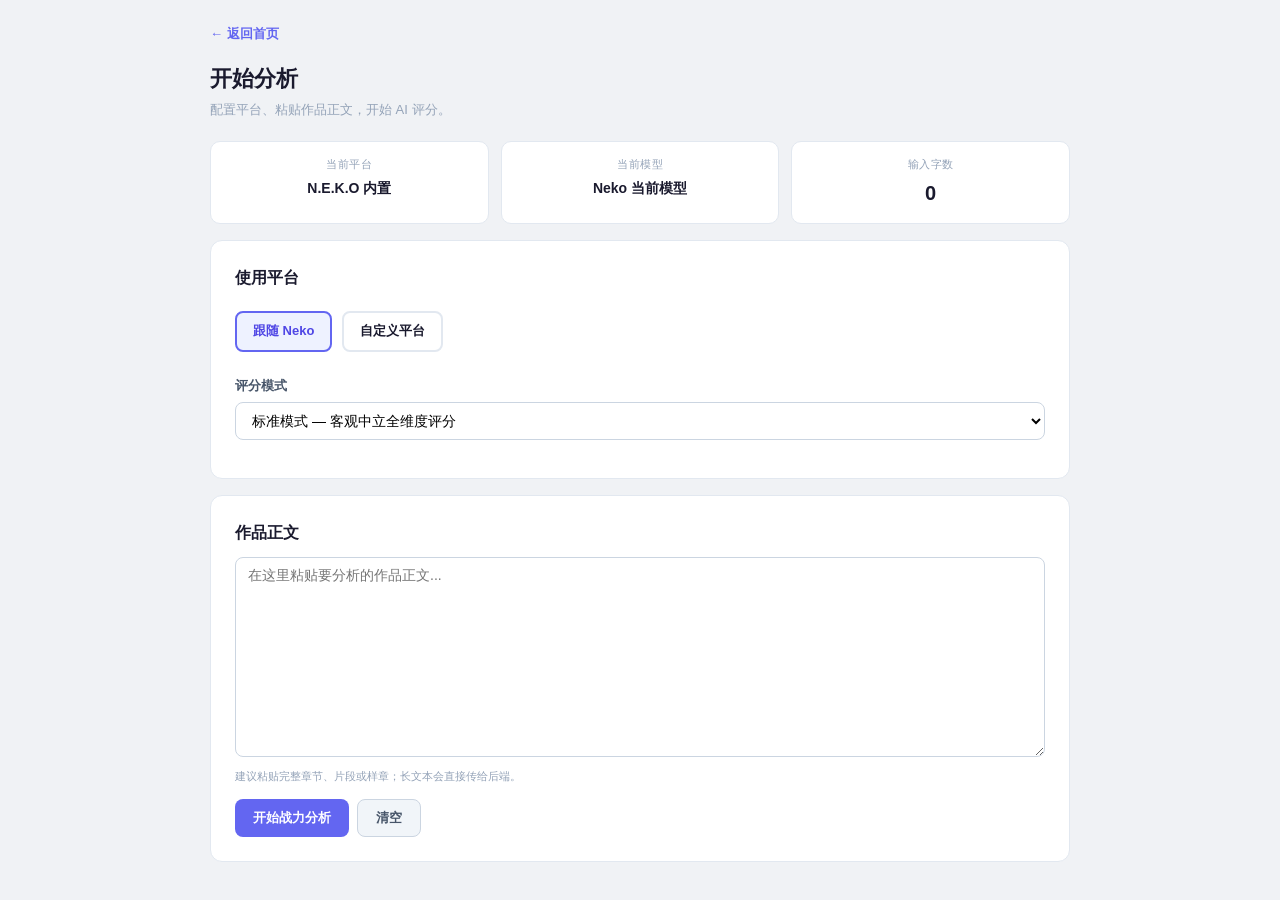
==== commit d27c3734: "初始化" ====
--- a/static/analyze.html
+++ b/static/analyze.html
@@ -7,7 +7,7 @@
 <meta http-equiv="Expires" content="0">
 <meta name="viewport" content="width=device-width, initial-scale=1.0">
 <title>开始分析 · 作家战力分析</title>
-<link rel="stylesheet" href="style.css?v=3">
+<link rel="stylesheet" href="style.css?v=4">
 </head>
 <body>
 <div id="toast" class="toast"></div>
@@ -102,7 +102,7 @@
 
 </div>
 
-<script src="app.js?v=4"></script>
+<script src="app.js?v=6"></script>
 <script>
 // ── State ──────────────────────────────────────────────────
 let platformMode = LS.get('platformMode', 'neko');
@@ -446,6 +446,34 @@
   LS.set('history', history);
 }
 
+function currentAuthorStyleRequestOptions() {
+  return {
+    model: getCurrentModel(),
+    api_key: ($q('#apiKey').value || '').trim(),
+    base_url: ($q('#baseUrl').value || '').trim(),
+    model_list_path: ($q('#modelListPath').value || '').trim() || '/v1/models',
+    use_neko_model: platformMode === 'neko',
+    timeoutMs: 120000,
+  };
+}
+
+async function refreshModelAuthorStyleProfile(articleProfile) {
+  const box = document.getElementById('authorStyleProfileBox');
+  if (!box || !hasArticleStyleProfile(articleProfile)) return;
+  const fallbackHtml = box.innerHTML;
+  const localProfile = buildAuthorStyleProfile(articleProfile);
+  if (localProfile) {
+    box.innerHTML = renderAuthorStyleProfileData(localProfile, '模型统合中');
+  }
+  try {
+    const profile = await synthesizeAuthorStyleProfile(articleProfile, currentAuthorStyleRequestOptions());
+    if (profile) box.innerHTML = renderAuthorStyleProfileData(profile, '模型统合');
+  } catch (e) {
+    console.warn('[authorStyleProfile] synthesis failed:', e.message);
+    box.innerHTML = fallbackHtml || box.innerHTML;
+  }
+}
+
 // ── Results ────────────────────────────────────────────────
 function displayResult(r) {
   if (!r || typeof r !== 'object') {
@@ -518,6 +546,7 @@
   html += '</div>';
   document.getElementById('resultsArea').innerHTML = html;
   document.getElementById('resultsArea').scrollIntoView({ behavior: 'smooth' });
+  refreshModelAuthorStyleProfile(a.articleStyleProfile).catch(e => console.warn('[authorStyleProfile] refresh failed:', e.message));
 }
 
 function clearForm() {
--- a/static/style.css
+++ b/static/style.css
@@ -154,9 +154,19 @@
 .style-profile-grid div { display: grid; gap: 4px; }
 .style-profile-grid b { font-size: 11px; color: #64748b; }
 .style-profile-grid span { font-size: 12px; color: #334155; }
+.style-detail-list { display: grid; gap: 5px; padding-left: 18px; margin: 0; }
+.style-detail-list li { font-size: 12px; color: #334155; }
 .style-keywords { padding-top: 2px; }
 .tag-row { display: flex; gap: 6px; flex-wrap: wrap; }
 .tag { display: inline-flex; align-items: center; min-height: 22px; padding: 2px 8px; border-radius: 999px; background: #eef2ff; color: #4f46e5; font-size: 11px; font-weight: 700; }
+.author-profile { margin-top: 14px; padding: 14px; border: 1px solid #ccfbf1; border-radius: 10px; background: #f0fdfa; display: grid; gap: 10px; }
+.author-profile-head { display: flex; align-items: flex-start; justify-content: space-between; gap: 12px; flex-wrap: wrap; }
+.author-profile-head p { font-size: 12px; color: #475569; margin-top: 2px; }
+.author-profile-grid { display: grid; grid-template-columns: repeat(2, minmax(0, 1fr)); gap: 10px; }
+.author-profile-grid div { display: grid; gap: 5px; align-content: start; }
+.author-profile-grid b, .author-profile-note b { font-size: 11px; color: #0f766e; }
+.author-profile-note { display: grid; gap: 4px; }
+.author-profile-note span { font-size: 12px; color: #334155; }
 .profile-bars { display: grid; gap: 10px; }
 .profile-head { display: flex; justify-content: space-between; gap: 12px; font-size: 12px; font-weight: 700; color: #334155; }
 .profile-track { height: 8px; background: #e2e8f0; border-radius: 999px; overflow: hidden; margin: 4px 0; }
@@ -173,5 +183,6 @@
 
 @media (max-width: 720px) {
   .visual-grid { grid-template-columns: 1fr; }
+  .author-profile-grid { grid-template-columns: 1fr; }
   .graph-svg { min-width: 540px; }
 }
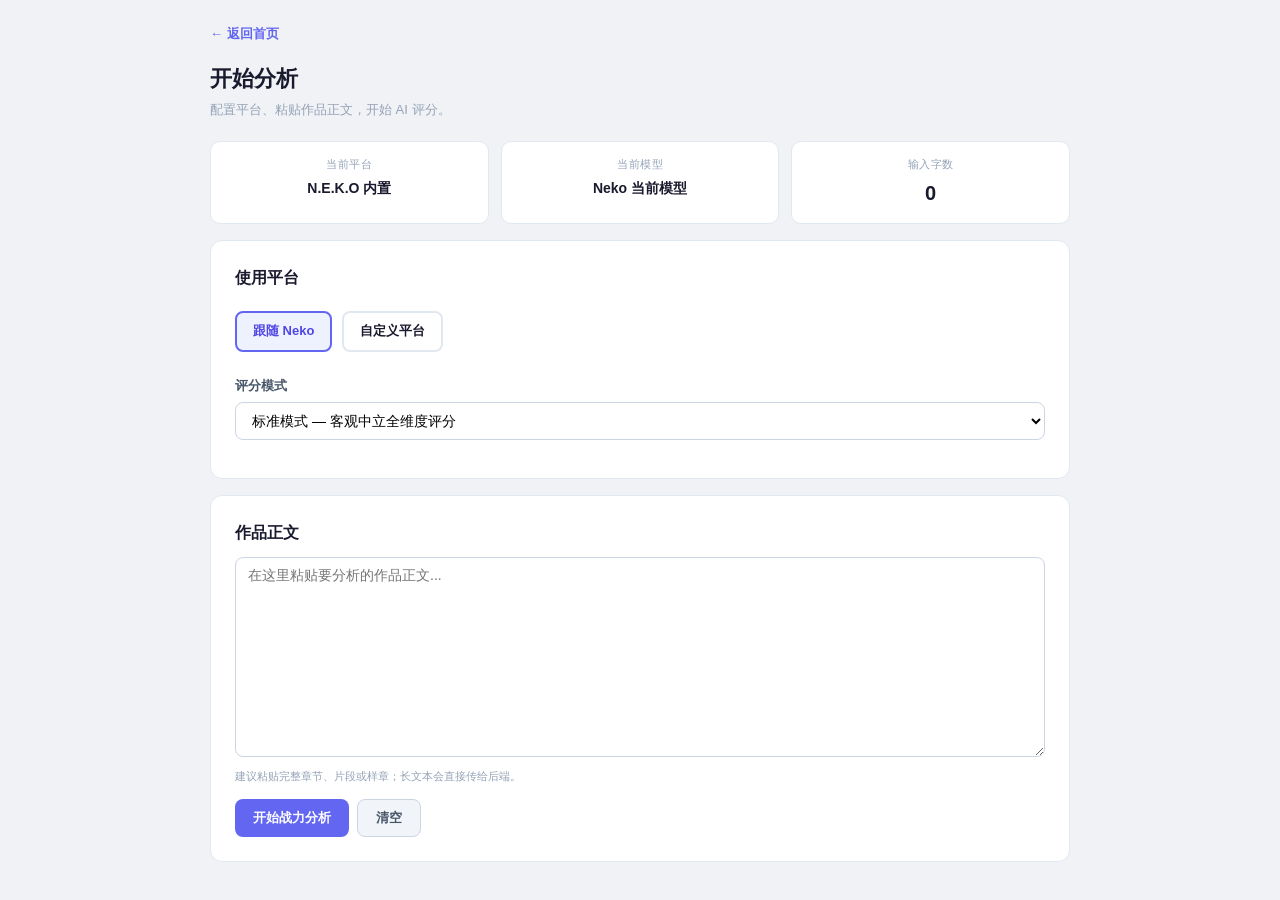
==== commit b5a91295: "初始化" ====
--- a/static/analyze.html
+++ b/static/analyze.html
@@ -6,7 +6,7 @@
 <meta http-equiv="Pragma" content="no-cache">
 <meta http-equiv="Expires" content="0">
 <meta name="viewport" content="width=device-width, initial-scale=1.0">
-<title>开始分析 · 作家战力分析</title>
+<title>开始分析 · 文本分析</title>
 <link rel="stylesheet" href="style.css?v=4">
 </head>
 <body>
